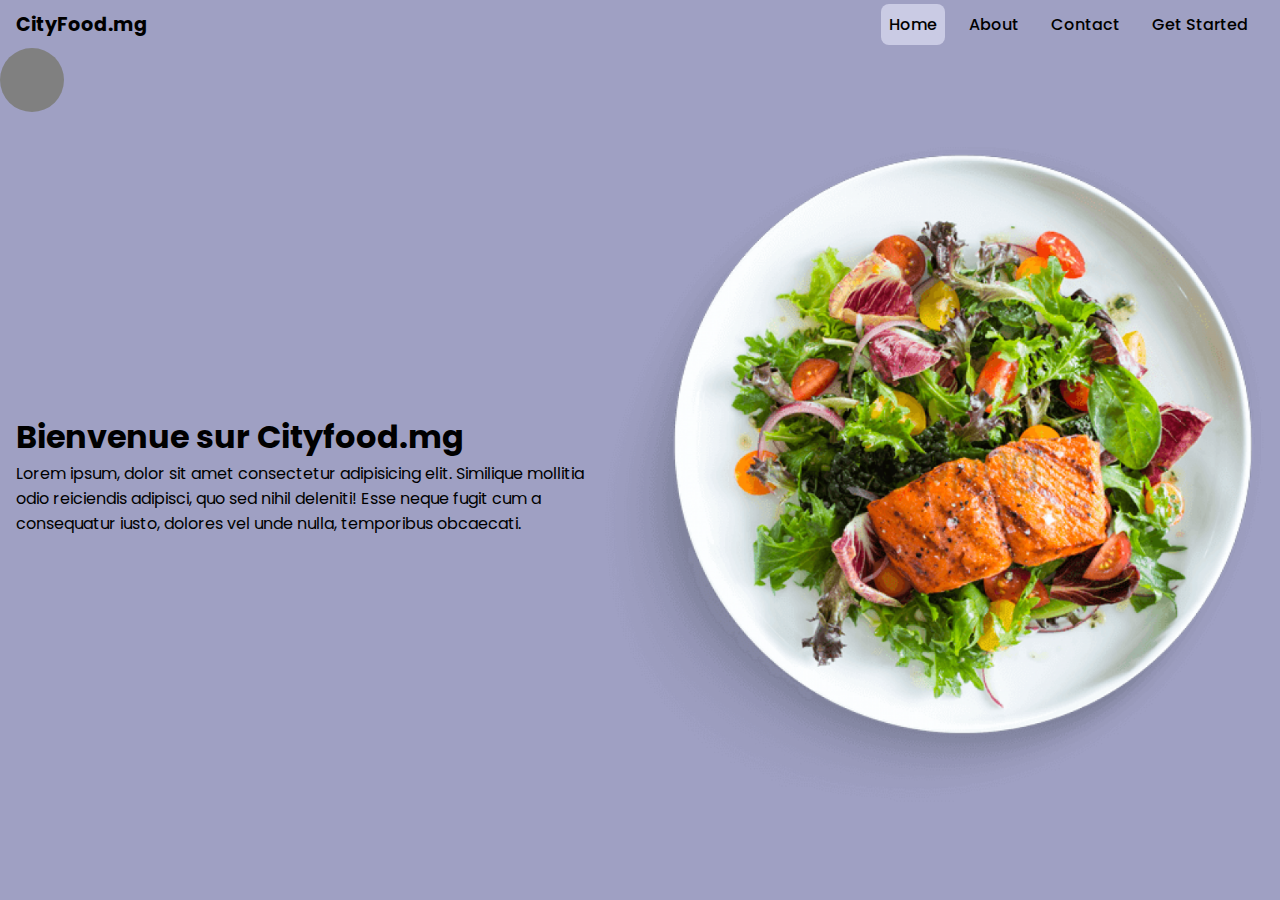
==== index.html @ 9be930ad "first commit" ====
<!DOCTYPE html>
<html lang="en">

<head>
    <meta charset="UTF-8">
    <meta http-equiv="X-UA-Compatible" content="IE=edge">
    <meta name="viewport" content="width=device-width, initial-scale=1.0">
    <title>Cityfood.mg</title>
    <link rel="stylesheet" href="./styles/index.css">
    <link rel="stylesheet" href="./styles/styles.css">
    <link rel="preconnect" href="https://fonts.googleapis.com">
    <link rel="preconnect" href="https://fonts.gstatic.com" crossorigin>
    <link
        href="https://fonts.googleapis.com/css2?family=Poppins:ital,wght@0,100;0,200;0,300;0,400;0,500;0,600;0,700;0,800;0,900;1,100;1,200;1,300;1,400;1,500;1,600;1,700;1,800&display=swap"
        rel="stylesheet">
</head>

<body>
    
    <nav id="navbar">
        <p id="titleNavbar">CityFood.mg</p>
        <span class="pageList">
            <a href="#" class="active">Home</a>
            <a href="./pages/about.html">About</a>
            <a href="#">Contact</a>
            <a href="#">Get Started</a>
        </span>
    </nav>
    <div class="test"></div>
    <div class="head">
        <span>
            <h1>Bienvenue sur Cityfood.mg</h1>
            
            <p>Lorem ipsum, dolor sit amet consectetur adipisicing elit. Similique mollitia odio reiciendis adipisci, quo sed nihil deleniti! Esse neque fugit cum a consequatur iusto, dolores vel unde nulla, temporibus obcaecati.</p>
        </span>
        <img src="./images/plate.png" alt="">
    </div>
    
    
</body>

</html>
---- styles/index.css ----
.head{
    display: flex;
    align-items: center;
    height: calc(100vh - 3rem);
    padding: 1rem;
}
.head img{
    height: 80%;
}
---- styles/styles.css ----
:root {
    --gold-crayola: #dcc48eff;
    --beige: #eaefd3ff;
    --blue-bell: #9fa0c3ff;
}

@import url('https://fonts.googleapis.com/css2?family=Poppins:ital,wght@0,100;0,200;0,300;0,400;0,500;0,600;0,700;0,800;0,900;1,100;1,200;1,300;1,400;1,500;1,600;1,700;1,800&display=swap');

* {
    font-family: 'Poppins', sans-serif;
    margin: 0;
    padding: 0;
    box-sizing: border-box;
}

body {
    background-color: var(--blue-bell);
}

#navbar {
    height: 3rem;
    display: flex;
    flex-direction: row;
    align-items: center;
    justify-content: space-between;
    padding-left: 1rem;
    padding-right: 1rem;
    z-index: 1;
    position: sticky;
    top: 0;
    background-color: var(--blue-bell);

}

#titleNavbar {
    font-size: 1.2rem;
    font-weight: 700;

}

.pageList {
    display: flex;
}

.pageList a {
    margin: .5rem;
    padding: .5rem;
    text-decoration: none;
    color: black;
    font-weight: 500;
    border-radius: .5rem;
    transition: ease all .2s;
}

.pageList a.active,
.pageList a:hover {
    background-color: #e1e1f5a8;
}

.test {
    width: 4rem;
    height: 4rem;
    background: grey;
    border-radius: 50%;
    position: fixed;
}
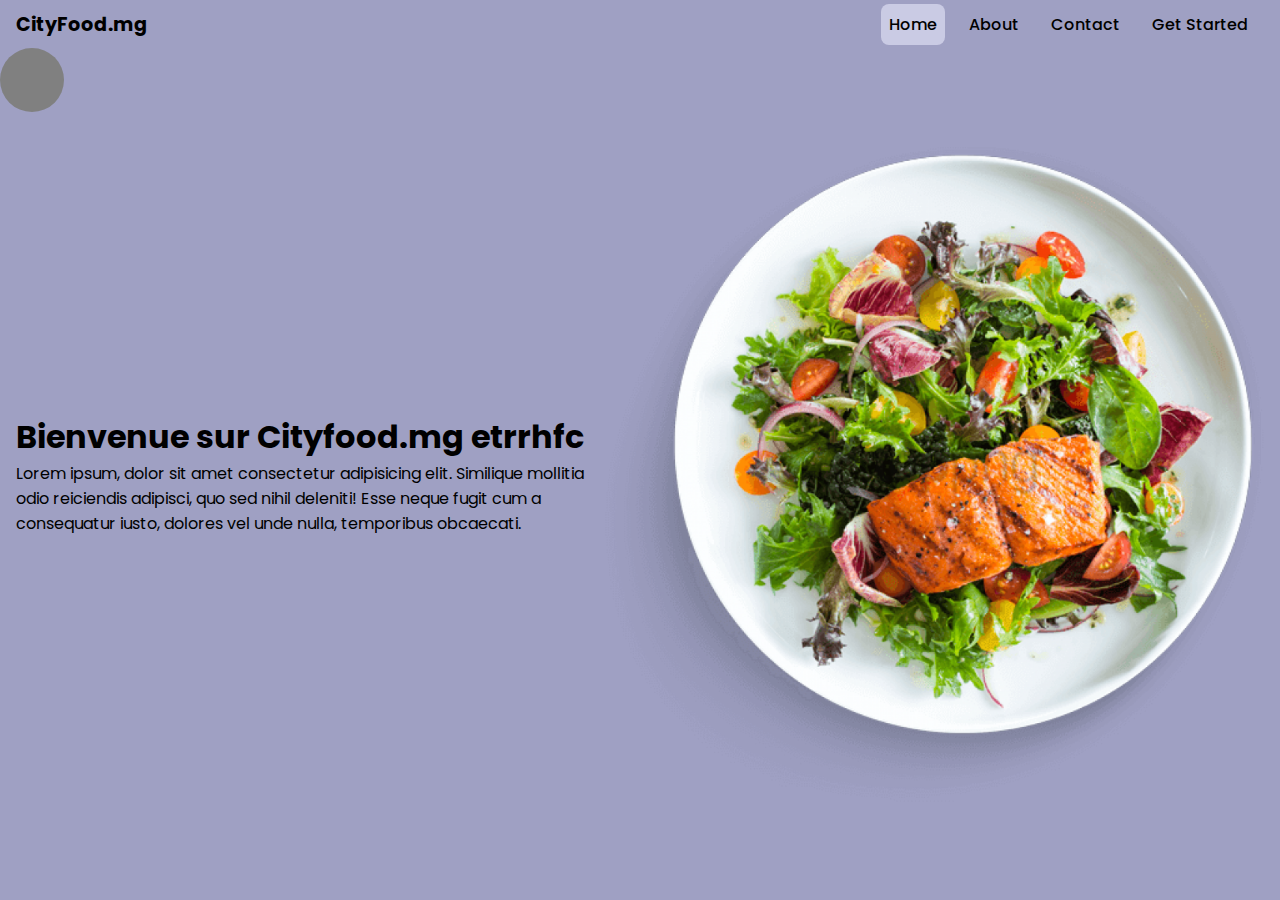
==== commit 1f4fe262: "test" ====
--- a/index.html
+++ b/index.html
@@ -29,7 +29,7 @@
     <div class="test"></div>
     <div class="head">
         <span>
-            <h1>Bienvenue sur Cityfood.mg</h1>
+            <h1>Bienvenue sur Cityfood.mg etrrhfc</h1>
             
             <p>Lorem ipsum, dolor sit amet consectetur adipisicing elit. Similique mollitia odio reiciendis adipisci, quo sed nihil deleniti! Esse neque fugit cum a consequatur iusto, dolores vel unde nulla, temporibus obcaecati.</p>
         </span>
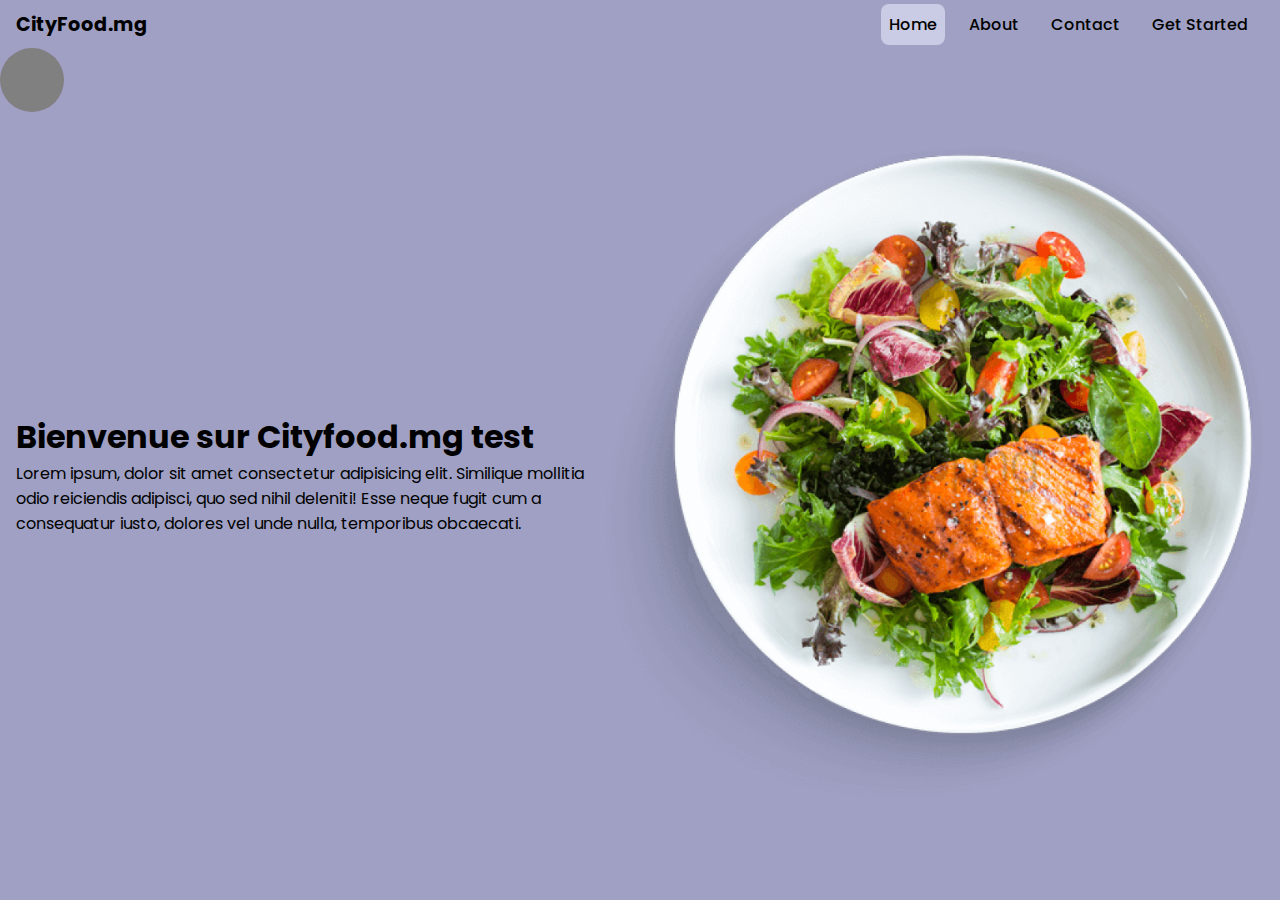
==== commit 74a5dbdf: "auoi" ====
--- a/index.html
+++ b/index.html
@@ -29,7 +29,7 @@
     <div class="test"></div>
     <div class="head">
         <span>
-            <h1>Bienvenue sur Cityfood.mg etrrhfc</h1>
+            <h1>Bienvenue sur Cityfood.mg test</h1>
             
             <p>Lorem ipsum, dolor sit amet consectetur adipisicing elit. Similique mollitia odio reiciendis adipisci, quo sed nihil deleniti! Esse neque fugit cum a consequatur iusto, dolores vel unde nulla, temporibus obcaecati.</p>
         </span>
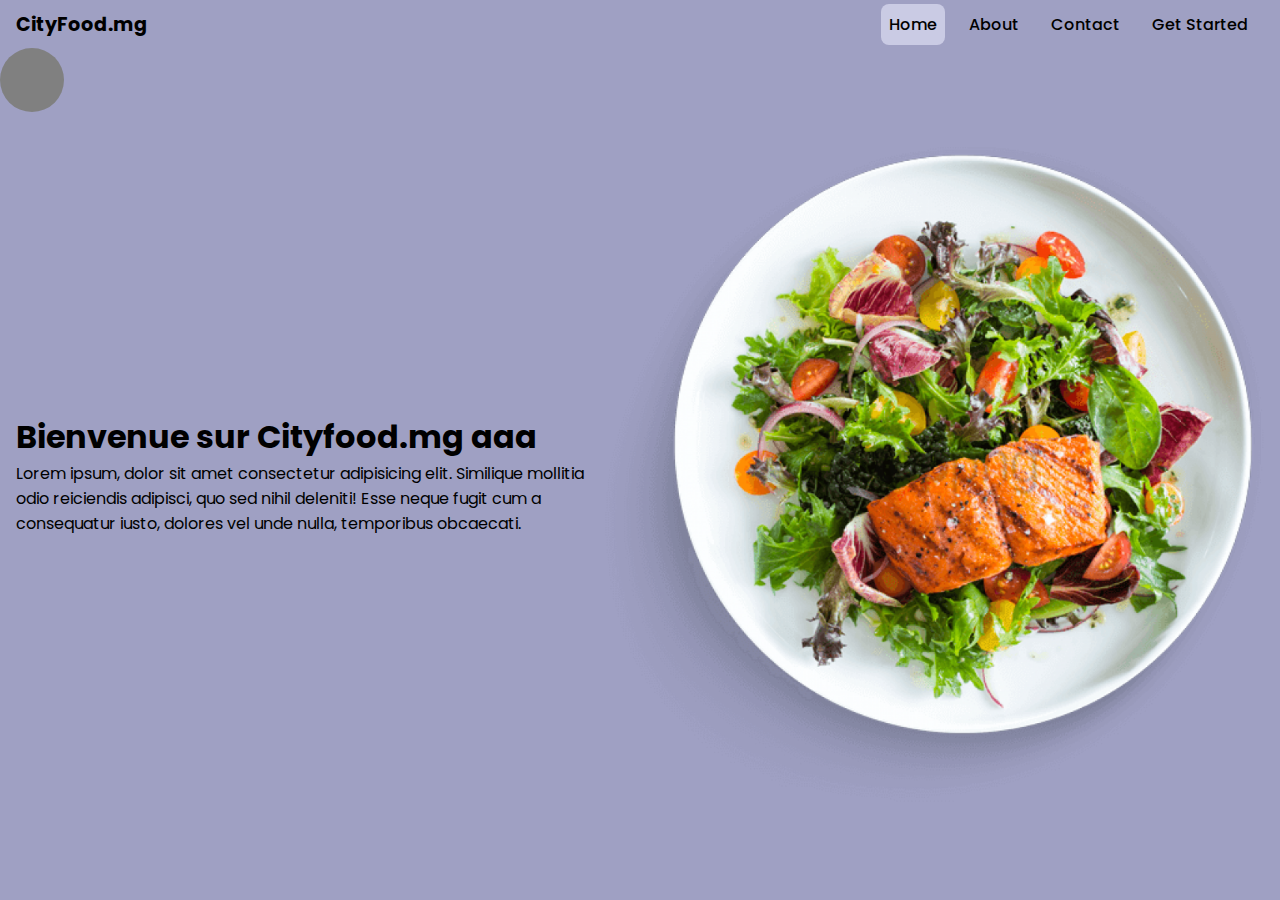
==== commit 95f76f47: "z" ====
--- a/index.html
+++ b/index.html
@@ -29,7 +29,7 @@
     <div class="test"></div>
     <div class="head">
         <span>
-            <h1>Bienvenue sur Cityfood.mg test</h1>
+            <h1>Bienvenue sur Cityfood.mg aaa</h1>
             
             <p>Lorem ipsum, dolor sit amet consectetur adipisicing elit. Similique mollitia odio reiciendis adipisci, quo sed nihil deleniti! Esse neque fugit cum a consequatur iusto, dolores vel unde nulla, temporibus obcaecati.</p>
         </span>
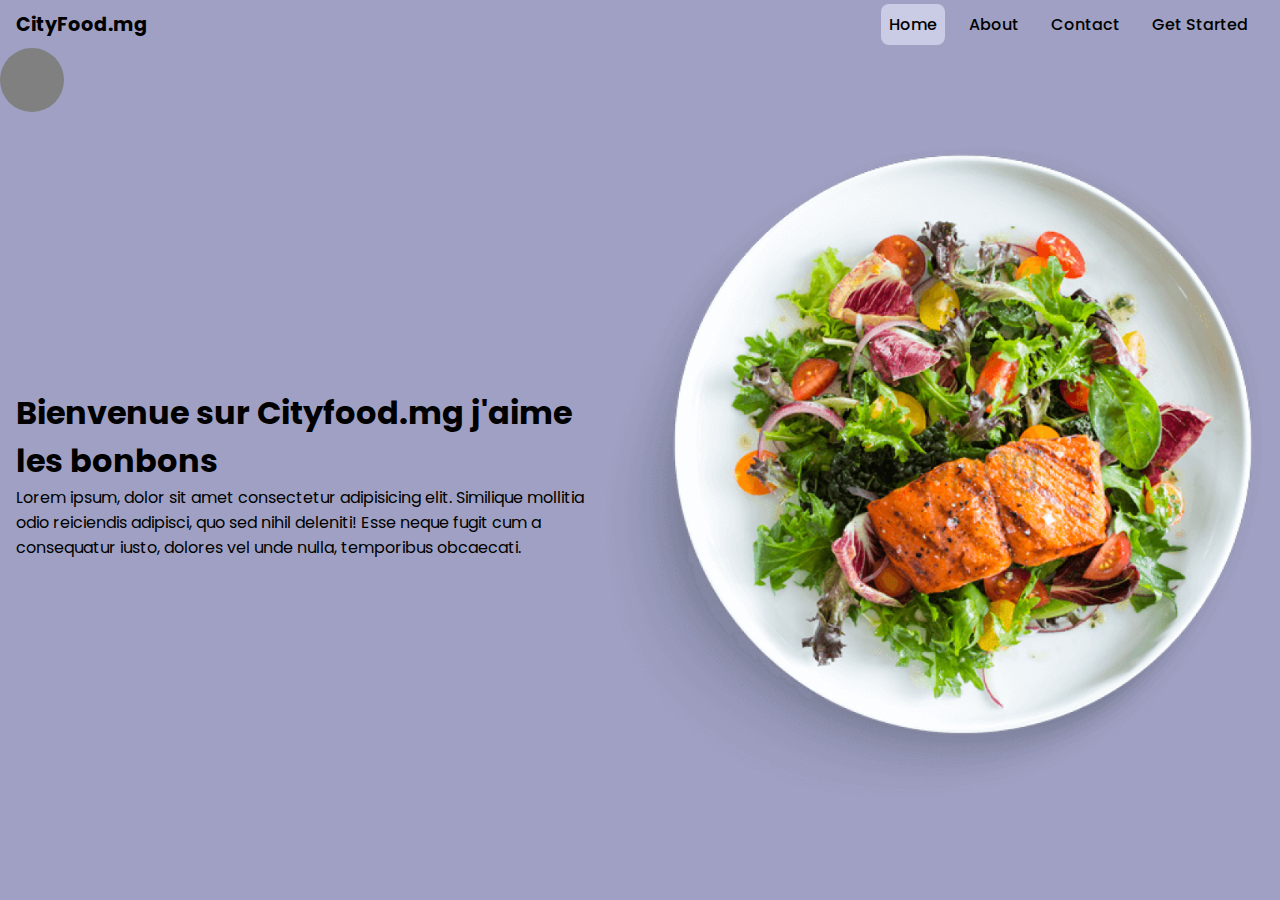
==== commit 08a0f5de: "abbc" ====
--- a/index.html
+++ b/index.html
@@ -29,7 +29,7 @@
     <div class="test"></div>
     <div class="head">
         <span>
-            <h1>Bienvenue sur Cityfood.mg aaa</h1>
+            <h1>Bienvenue sur Cityfood.mg j'aime les bonbons</h1>
             
             <p>Lorem ipsum, dolor sit amet consectetur adipisicing elit. Similique mollitia odio reiciendis adipisci, quo sed nihil deleniti! Esse neque fugit cum a consequatur iusto, dolores vel unde nulla, temporibus obcaecati.</p>
         </span>
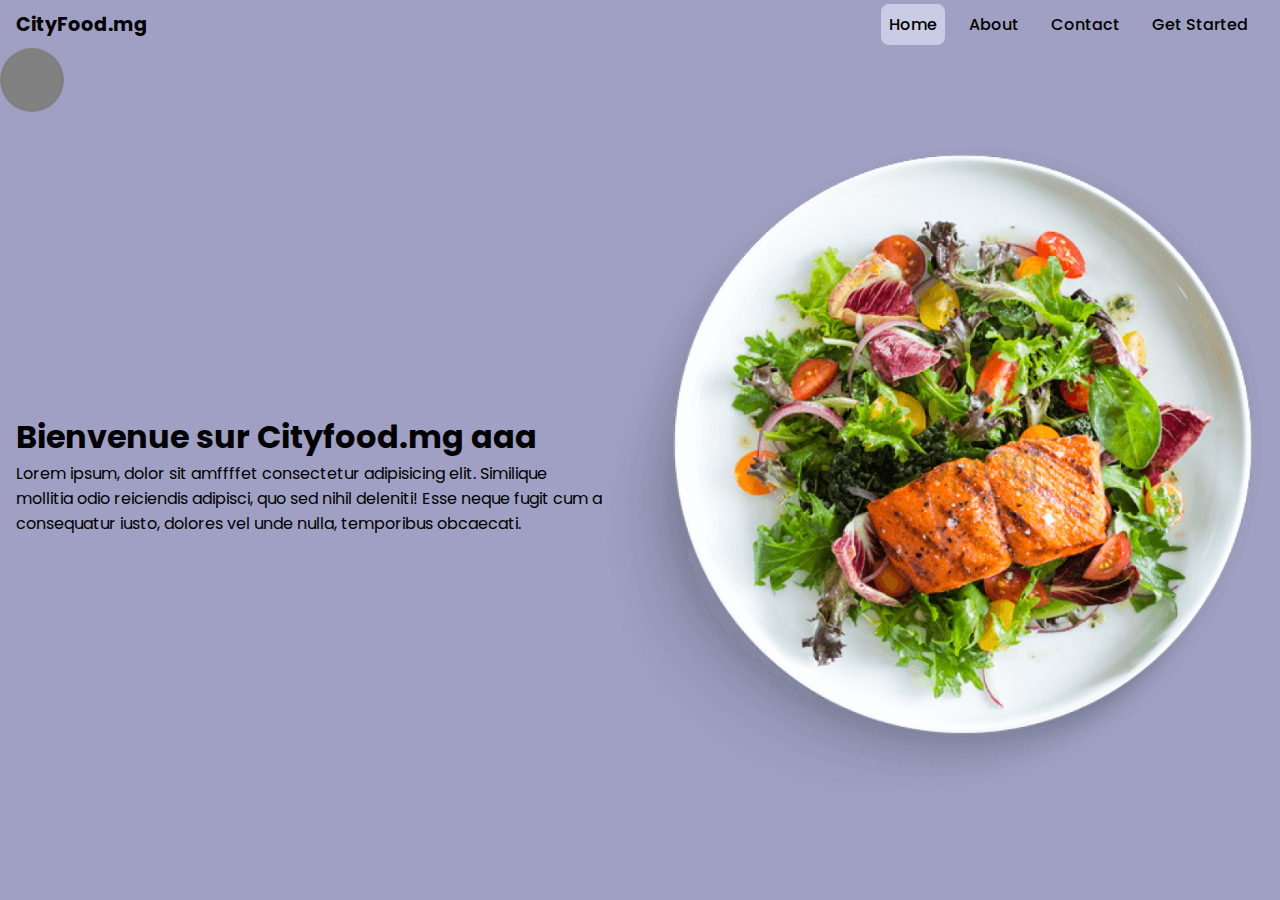
==== commit ac54f5cd: "e" ====
--- a/index.html
+++ b/index.html
@@ -29,9 +29,9 @@
     <div class="test"></div>
     <div class="head">
         <span>
-            <h1>Bienvenue sur Cityfood.mg j'aime les bonbons</h1>
+            <h1>Bienvenue sur Cityfood.mg aaa</h1>
             
-            <p>Lorem ipsum, dolor sit amet consectetur adipisicing elit. Similique mollitia odio reiciendis adipisci, quo sed nihil deleniti! Esse neque fugit cum a consequatur iusto, dolores vel unde nulla, temporibus obcaecati.</p>
+            <p>Lorem ipsum, dolor sit amffffet consectetur adipisicing elit. Similique mollitia odio reiciendis adipisci, quo sed nihil deleniti! Esse neque fugit cum a consequatur iusto, dolores vel unde nulla, temporibus obcaecati.</p>
         </span>
         <img src="./images/plate.png" alt="">
     </div>
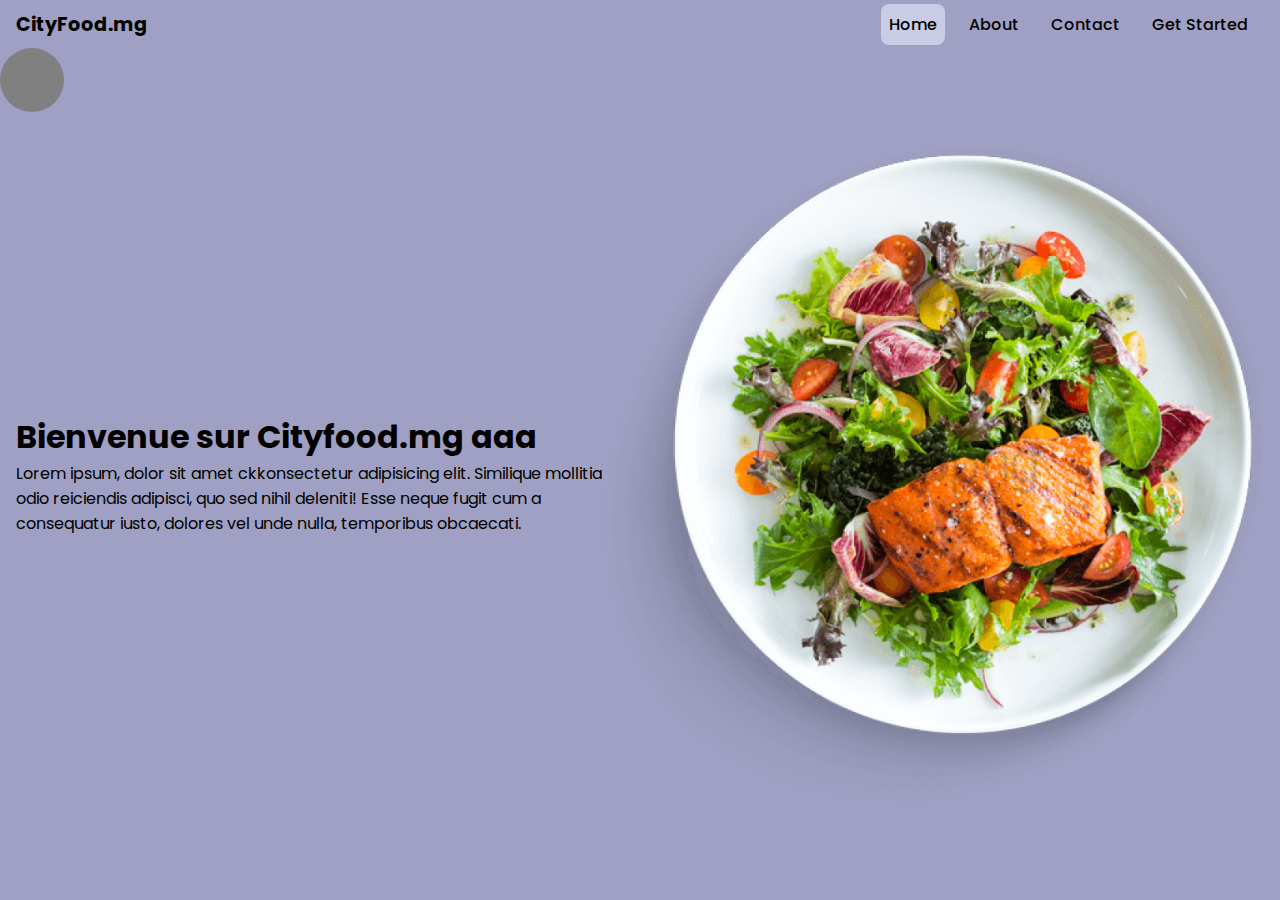
==== commit 6eb2e36d: "Merge branch 'master' of https://github.com/IangolaNyAina/IangolaMiniProjet" ====
--- a/index.html
+++ b/index.html
@@ -31,7 +31,7 @@
         <span>
             <h1>Bienvenue sur Cityfood.mg aaa</h1>
             
-            <p>Lorem ipsum, dolor sit amffffet consectetur adipisicing elit. Similique mollitia odio reiciendis adipisci, quo sed nihil deleniti! Esse neque fugit cum a consequatur iusto, dolores vel unde nulla, temporibus obcaecati.</p>
+            <p>Lorem ipsum, dolor sit amet ckkonsectetur adipisicing elit. Similique mollitia odio reiciendis adipisci, quo sed nihil deleniti! Esse neque fugit cum a consequatur iusto, dolores vel unde nulla, temporibus obcaecati.</p>
         </span>
         <img src="./images/plate.png" alt="">
     </div>
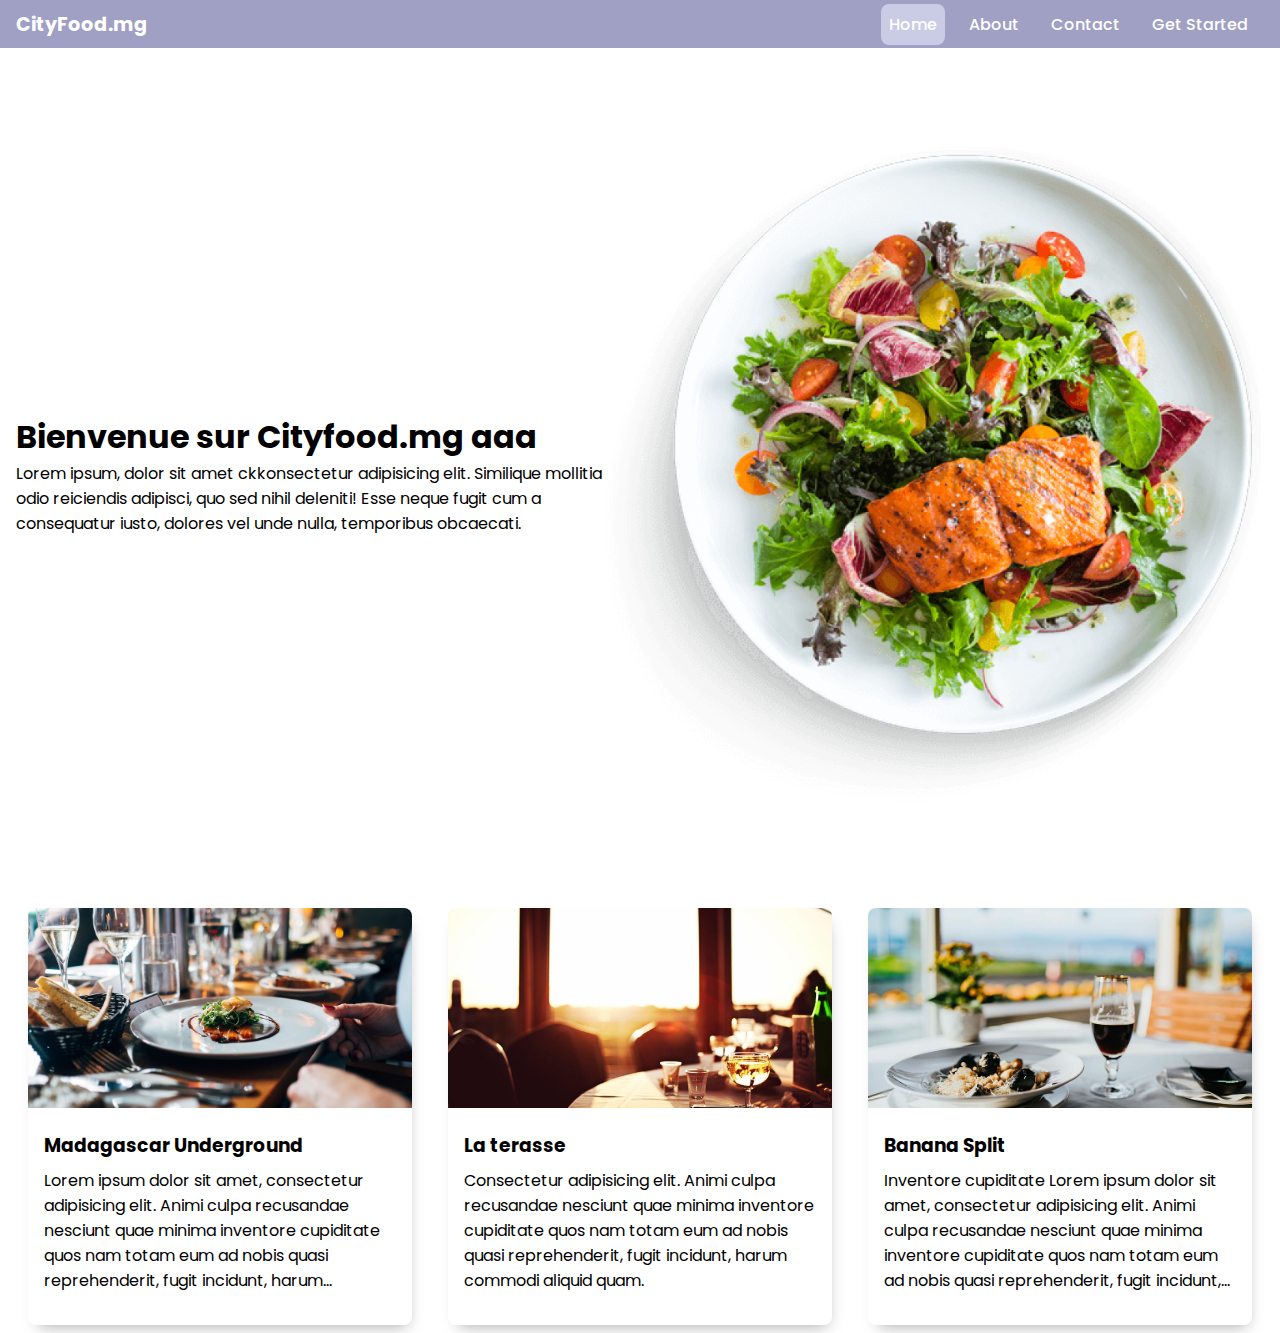
==== commit 22f437d6: "ok" ====
--- a/index.html
+++ b/index.html
@@ -16,7 +16,7 @@
 </head>
 
 <body>
-    
+
     <nav id="navbar">
         <p id="titleNavbar">CityFood.mg</p>
         <span class="pageList">
@@ -26,17 +26,51 @@
             <a href="#">Get Started</a>
         </span>
     </nav>
-    <div class="test"></div>
     <div class="head">
         <span>
             <h1>Bienvenue sur Cityfood.mg aaa</h1>
-            
-            <p>Lorem ipsum, dolor sit amet ckkonsectetur adipisicing elit. Similique mollitia odio reiciendis adipisci, quo sed nihil deleniti! Esse neque fugit cum a consequatur iusto, dolores vel unde nulla, temporibus obcaecati.</p>
+
+            <p>Lorem ipsum, dolor sit amet ckkonsectetur adipisicing elit. Similique mollitia odio reiciendis adipisci,
+                quo sed nihil deleniti! Esse neque fugit cum a consequatur iusto, dolores vel unde nulla, temporibus
+                obcaecati.</p>
         </span>
         <img src="./images/plate.png" alt="">
     </div>
-    
-    
+    <div class="cardContainer">
+        <div class="card">
+            <img src="./images/resto1.jpg" alt="">
+            <div class="cardText">
+
+                <h3>Madagascar Underground</h3>
+                <p>Lorem ipsum dolor sit amet, consectetur adipisicing elit. Animi culpa recusandae nesciunt quae minima
+                    inventore cupiditate quos nam totam eum ad nobis quasi reprehenderit, fugit incidunt, harum commodi
+                    aliquid quam.</p>
+            </div>
+
+        </div>
+        <div class="card">
+            <img src="./images/resto2.jpg" alt="">
+            <div class="cardText">
+
+                <h3>La terasse</h3>
+                <p>Consectetur adipisicing elit. Animi culpa recusandae nesciunt quae minima
+                    inventore cupiditate quos nam totam eum ad nobis quasi reprehenderit, fugit incidunt, harum commodi
+                    aliquid quam.</p>
+            </div>
+        </div>
+        <div class="card">
+            <img src="./images/resto3.jpg" alt="">
+            <div class="cardText">
+
+                <h3>Banana Split</h3>
+                <p>Inventore cupiditate Lorem ipsum dolor sit amet, consectetur adipisicing elit. Animi culpa recusandae nesciunt quae minima
+                    inventore cupiditate quos nam totam eum ad nobis quasi reprehenderit, fugit incidunt, harum commodi
+                    aliquid quam.</p>
+            </div>
+        </div>
+    </div>
+
+
 </body>
 
 </html>--- a/styles/index.css
+++ b/styles/index.css
@@ -1,10 +1,53 @@
-
-.head{
+.head {
     display: flex;
     align-items: center;
     height: calc(100vh - 3rem);
     padding: 1rem;
 }
-.head img{
+
+.head img {
     height: 80%;
+}
+
+.cardContainer {
+    display: flex;
+    
+    justify-content: space-evenly;
+}
+
+.card {
+    padding-bottom: 1rem;
+    width: 30%;
+    background: white;
+    margin: .5rem;
+    overflow: hidden;
+    border-radius: .5rem;
+    -webkit-box-shadow: 3px 9px 15px -8px rgba(0, 0, 0, 0.34);
+    box-shadow: 3px 9px 15px -8px rgba(0, 0, 0, 0.34);
+}
+
+.cardText {
+    width: 100%;
+    margin: 1rem;
+}
+
+.card img {
+    width: 100%;
+    height: 200px;
+    object-fit: cover;
+}
+
+.cardText p {
+    margin-right: 1rem;
+    text-overflow: ellipsis;
+    display: -webkit-box;
+    -webkit-line-clamp: 5;
+    -webkit-box-orient: vertical;
+    overflow: hidden;
+    text-overflow: ellipsis;
+    margin-bottom: 1rem;
+    width: calc(100% - 2rem);
+}
+.cardText h3{
+    margin-bottom: .5rem;
 }--- a/styles/styles.css
+++ b/styles/styles.css
@@ -14,7 +14,7 @@
 }
 
 body {
-    background-color: var(--blue-bell);
+    background-color: white;
 }
 
 #navbar {
@@ -29,6 +29,7 @@
     position: sticky;
     top: 0;
     background-color: var(--blue-bell);
+    color: white;
 
 }
 
@@ -46,7 +47,7 @@
     margin: .5rem;
     padding: .5rem;
     text-decoration: none;
-    color: black;
+    color: white;
     font-weight: 500;
     border-radius: .5rem;
     transition: ease all .2s;
@@ -55,12 +56,4 @@
 .pageList a.active,
 .pageList a:hover {
     background-color: #e1e1f5a8;
-}
-
-.test {
-    width: 4rem;
-    height: 4rem;
-    background: grey;
-    border-radius: 50%;
-    position: fixed;
 }